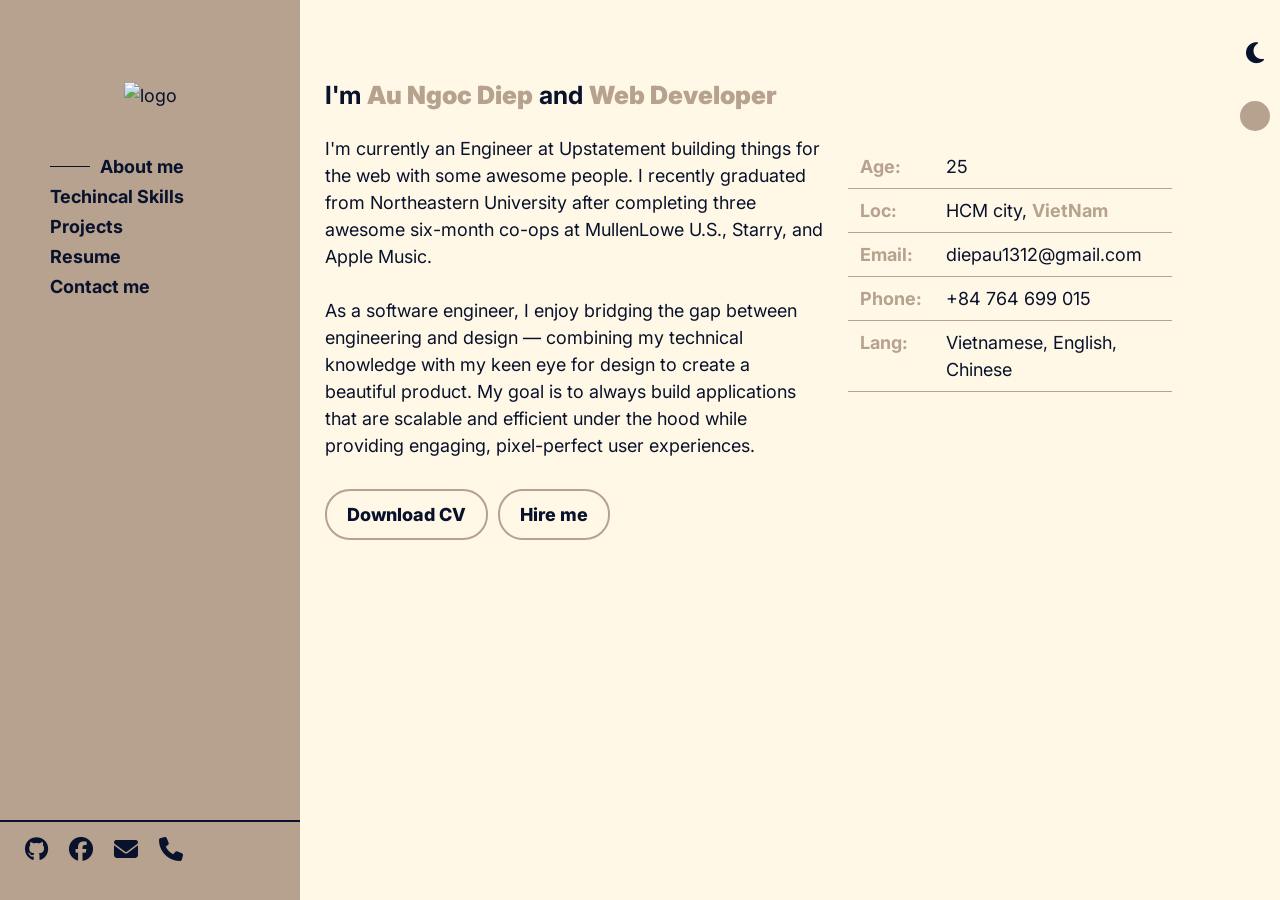
==== index.html @ 98d49aee "project detail part" ====
<!DOCTYPE html>
<html lang="en">
  <head>
    <meta charset="UTF-8" />
    <meta name="viewport" content="width=device-width, initial-scale=1.0" />
    <title>Diep Au's</title>

    <link rel="preconnect" href="https://fonts.googleapis.com" />
    <link rel="preconnect" href="https://fonts.gstatic.com" crossorigin />
    <link
      href="https://fonts.googleapis.com/css2?family=Inter:ital,opsz,wght@0,14..32,100..900;1,14..32,100..900&display=swap"
      rel="stylesheet"
    />
    <link
      rel="stylesheet"
      href="https://cdnjs.cloudflare.com/ajax/libs/font-awesome/6.7.2/css/all.min.css"
      integrity="sha512-Evv84Mr4kqVGRNSgIGL/F/aIDqQb7xQ2vcrdIwxfjThSH8CSR7PBEakCr51Ck+w+/U6swU2Im1vVX0SVk9ABhg=="
      crossorigin="anonymous"
      referrerpolicy="no-referrer"
    />
    <link
      href="https://cdn.jsdelivr.net/npm/bootstrap@5.3.6/dist/css/bootstrap.min.css"
      rel="stylesheet"
      integrity="sha384-4Q6Gf2aSP4eDXB8Miphtr37CMZZQ5oXLH2yaXMJ2w8e2ZtHTl7GptT4jmndRuHDT"
      crossorigin="anonymous"
    />
    <link rel="stylesheet" href="./css/root.css" />
    <link rel="stylesheet" href="./css/slidebar.css" />
    <link rel="stylesheet" href="./css/right-settings.css" />
    <link rel="stylesheet" href="./css/main.css" />
    <link rel="stylesheet" href="./css/button.css" />
    <link rel="stylesheet" href="./css/table.css" />
    <link rel="stylesheet" href="./css/about.css" />
    <link rel="stylesheet" href="./css/skills.css" />
    <link rel="stylesheet" href="./css/projects.css" />
    <link rel="stylesheet" href="./css/projectDetail.css" />
  </head>
  <body class="light">
    <!-- popup -->
    <div id="project-popup" class="hide">
      <div id="projectDetails" class="projectDetails">
        <!-- left -->
        <div class="about-left">
          <!-- carousel -->
          <div id="project-imgs" class="carousel slide">
            <div class="carousel-indicators">
              <button
                type="button"
                data-bs-target="#project-imgs"
                data-bs-slide-to="0"
                class="active"
                aria-current="true"
                aria-label="Slide 1"
              ></button>
              <button
                type="button"
                data-bs-target="#project-imgs"
                data-bs-slide-to="1"
                aria-label="Slide 2"
              ></button>
              <button
                type="button"
                data-bs-target="#project-imgs"
                data-bs-slide-to="2"
                aria-label="Slide 3"
              ></button>
            </div>
            <div class="carousel-inner">
              <div class="carousel-item active">
                <iframe
                  id="project-video"
                  src="https://www.youtube.com/embed/VLvBlG49BKA?si=0Cs26D0hmKa-vtWP"
                  title="YouTube video player"
                  frameborder="0"
                  allow="accelerometer; autoplay; clipboard-write; encrypted-media; gyroscope; picture-in-picture; web-share"
                  referrerpolicy="strict-origin-when-cross-origin"
                  allowfullscreen
                ></iframe>
              </div>
              <div class="carousel-item">
                <img
                  src="https://cdn.vietnambiz.vn/2020/3/24/project-planning-header2x-1585044567657817815413.png"
                  class="d-block w-100"
                  alt="..."
                />
              </div>
              <div class="carousel-item">
                <img
                  src="https://assets.plan.io/images/blog/title-IT-project-management-explained.png"
                  class="d-block w-100"
                  alt="..."
                />
              </div>
            </div>
            <button
              class="carousel-control-prev"
              type="button"
              data-bs-target="#project-imgs"
              data-bs-slide="prev"
            >
              <span
                class="carousel-control-prev-icon"
                aria-hidden="true"
              ></span>
              <span class="visually-hidden">Previous</span>
            </button>
            <button
              class="carousel-control-next"
              type="button"
              data-bs-target="#project-imgs"
              data-bs-slide="next"
            >
              <span
                class="carousel-control-next-icon"
                aria-hidden="true"
              ></span>
              <span class="visually-hidden">Next</span>
            </button>
          </div>

          <!-- table -->
        </div>
        <!-- right -->
        <div class="about-right">
          <div
            style="
              width: 100%;
              display: flex;
              justify-content: space-between;
              align-items: center;
            "
          >
            <div class="h3 text-special" id="project-name">Project Name</div>
            <button class="btn" id="close-popup-btn">x</button>
          </div>
          <!-- desc -->
          <div class="project-detail">
            <table class="row-table">
              <tr>
                <th class="p text-special">Last updated:</th>
                <td class="p" id="project-created-at">25/04/2021</td>
              </tr>
              <tr>
                <th class="p text-special">Overview:</th>
                <td class="p">
                  <div class="p" id="project-overview">
                    This is a short line to show my project overview.
                  </div>
                </td>
              </tr>
              <tr>
                <th class="p text-special">System:</th>
                <td class="p" id="project-system">Microservices</td>
              </tr>
              <tr>
                <th class="p text-special">Role:</th>
                <td class="p" id="project-role">Solo project</td>
              </tr>
              <tr>
                <th class="p text-special">Live demo:</th>
                <td class="p">
                  <a href="#" id="project-live-demo-link" target="_blank">Link</a>
                </td>
              </tr>
              <tr>
                <th class="p text-special">Source code:</th>
                <td class="p"><a id="project-code-link" href="#" target="_blank">Link</a></td>
              </tr>
              <tr>
                <th class="p text-special">Skills:</th>
                <td>
                  <div class="tags" id="project-skills">
                    <div class="tag">spring</div>
                    <div class="tag">reactjs</div>
                    <div class="tag">github</div>
                    <div class="tag">github</div>
                    <div class="tag">github</div>
                  </div>
                </td>
              </tr>

              <tr>
                <th class="p text-special">Features:</th>
                <td class="p">
                  <ul id="project-features">
                    <li>Login/ Signup</li>
                    <li>Projects list</li>
                    <li>Account management</li>
                    <li>Restful API</li>
                  </ul>
                </td>
              </tr>
            </table>
          </div>
        </div>
      </div>
    </div>

    <aside class="full-intro left">
      <div class="top-intro">
        <div class="nav-logo margin">
          <img
            src="https://upload.wikimedia.org/wikipedia/commons/a/af/Zuganov-sign.png"
            alt="logo"
          />
          <div class="p">
            Hi, my full name is <span class="h3">Au Ngoc Diep</span>, a
            <span class="h3">Web Developer</span> passionate about building
            clean, efficient, and user-friendly websites.
          </div>
        </div>

        <ul class="nav-links margin"></ul>
      </div>

      <div class="nav-social margin">
        <hr class="line line-l" />
        <div class="icons">
          <span class="comp-margin"><i class="fa-brands fa-github"></i></span>
          <span class="comp-margin"><i class="fa-brands fa-facebook"></i></span>
          <span class="comp-margin"><i class="fa-solid fa-envelope"></i></span>
          <span class="comp-margin"><i class="fa-solid fa-phone"></i></span>
        </div>
      </div>
    </aside>

    <main class="main-container">
      <!-- title -->
      <div class="main-header hide">
        <div class="h1 text-special" id="header-title">About me</div>
        <hr class="line line-m border-special" />
      </div>

      <div class="main-content">
        <!-- section -->

        <section id="about" class="about">
          <div class="h3 about-intro">
            I'm <span class="h3 text-special">Au Ngoc Diep</span> and
            <span class="h3 text-special">Web Developer</span>
          </div>

          <div class="about-left">
            <div class="p">
              I'm currently an Engineer at Upstatement building things for the
              web with some awesome people. I recently graduated from
              Northeastern University after completing three awesome six-month
              co-ops at MullenLowe U.S., Starry, and Apple Music.
              <br />
              <br />
              As a software engineer, I enjoy bridging the gap between
              engineering and design — combining my technical knowledge with my
              keen eye for design to create a beautiful product. My goal is to
              always build applications that are scalable and efficient under
              the hood while providing engaging, pixel-perfect user experiences.
            </div>

            <div class="button-groups">
              <a class="btn" href="./data/CV_NgocDiep.pdf" download="DiepCV.pdf"
                >Download CV</a
              >
              <a class="btn" href="#contact">Hire me</a>
            </div>
          </div>

          <div class="about-right">
            <table class="row-table">
              <tr>
                <th class="p text-special">Age:</th>
                <td class="p">25</td>
              </tr>
              <tr>
                <th class="p text-special">Loc:</th>
                <td class="p">
                  HCM city, <span class="text-special">VietNam</span>
                </td>
              </tr>
              <tr>
                <th class="p text-special">Email:</th>
                <td class="p">
                  <a href="mailto:diepau1312@gmail.com">diepau1312@gmail.com</a>
                </td>
              </tr>
              <tr>
                <th class="p text-special">Phone:</th>
                <td class="p">
                  <a href="tel:+84764699015">+84 764 699 015</a>
                </td>
              </tr>
              <tr>
                <th class="p text-special">Lang:</th>
                <td class="p">Vietnamese, English, Chinese</td>
              </tr>
            </table>
          </div>
        </section>

        <section id="skills" class="hide"></section>

        <section id="projects" class="hide"></section>

        <section id="resume" class="hide">resume</section>
        <section id="contact" class="hide">contact</section>
      </div>
    </main>

    <aside class="right-settings">
      <div class="setting-comp" id="mode-btn">
        <i id="light" class="fa-solid fa-sun"></i>
        <i id="dark" class="fa-solid fa-moon"></i>
      </div>
      <div class="setting-comp" id="color-list-btn">
        <ul>
          <li data-color="orange" class="choosed comp-margin"></li>
          <li data-color="pink" class="comp-margin"></li>
          <li data-color="purple" class="comp-margin"></li>
          <li data-color="green" class="comp-margin"></li>
        </ul>
      </div>
    </aside>

    <script
      src="https://cdn.jsdelivr.net/npm/bootstrap@5.3.6/dist/js/bootstrap.bundle.min.js"
      integrity="sha384-j1CDi7MgGQ12Z7Qab0qlWQ/Qqz24Gc6BM0thvEMVjHnfYGF0rmFCozFSxQBxwHKO"
      crossorigin="anonymous"
    ></script>

    <script src="./js/mode.js"></script>
    <script src="./js/slidebar.js"></script>
    <script src="./js/sections.js"></script>
    <script src="./js/skills.js"></script>
    <script src="./js/projects.js"></script>
  </body>
</html>
---- css/root.css ----
:root {
  /* --light-background: #ffefc8; */
  --light-background: #fff8e6;
  --dark-background: #09122c;
  --light-color: #09122c;
  --dark-color: #ffefc8;
  --light-rgb: 255, 248, 230;
  --dark-rgb: 9, 18, 44;
  --disable: #76787d;
  --error: #e50046;
  /* --purple: #b2a5ff; */
  --purple: #9fb3df;
  --pink: #ff748b;
  /* --orange: #ff9d23; */
  --orange: #b6a28e;
  /* --green: #b8d576; */
  /* --green: #42b9bc; */
  --green: #42b9bc;
  --phone-heading1: 32px;
  --phone-heading2: 28px;
  --phone-heading3: 22px;
  --phone-paragraph: 16px;
  --heading1: 36px;
  --heading2: 30px;
  --heading3: 25px;
  --paragraph: 18px;
  --radius-m: 10px;
  --radius-l: 25px;
  --current-attended-color: var(--purple);
  --current-mode: var(--light-background);
  --current-color: var(--light-color);
  --current-rgb: var(--dark-rgb);
}

* {
  padding: 0;
  margin: 0;
  font-family: "Inter", sans-serif;
  font-optical-sizing: auto;
  font-style: normal;
  font-size: 18px;
  outline: none;
  box-sizing: border-box;
}
body {
  overflow: hidden;
  display: grid;
  grid-template-columns: repeat(12, 1fr);
  column-gap: 20px;
  height: 100vh;
}

.dark {
  background-color: var(--dark-background);
  --current-mode: var(--dark-background);
  color: var(--dark-color);
  --current-color: var(--dark-color);
  --current-rgb: var(--dark-rgb);
  #light {
    display: block;
  }
  #dark {
    display: none;
  }
}

.light {
  background-color: var(--light-background);
  --current-mode: var(--light-background);
  color: var(--light-color);
  --current-color: var(--light-color);
  --current-rgb: var(--light-rgb);
  #dark {
    display: block;
  }
  #light {
    display: none;
  }
}

img,
a,
p,
h1,
h2,
h3,
h4,
h5,
h6,
div,
i,
span,
li,
ul,
ol,
.p,
.h1,
.h2,
.h3 {
  user-select: none;
  margin: 0;
  padding: 0;
}

.h1 {
  font-weight: bolder;
  font-size: var(--heading1);
  text-transform: capitalize;
}

.h2 {
  font-weight: bold;
  font-size: var(--heading2);
  text-transform: capitalize;
}

.h3 {
  font-weight: bolder;
  font-size: var(--heading3);
}

.p {
  font-weight: normal;
  font-size: var(--paragraph);
}

i {
  font-size: 24px;
  cursor: pointer;
}

.margin,
.padding {
  margin: 20px 10px;
}

.comp-margin {
  margin: 8px;
}

.line {
  border-style: solid;
  border-color: var(--current-color);
  margin-bottom: 15px;
  margin-top: 10px;
  opacity: 1;
}

.line-l {
  width: 200px;
  border-width: 1px;
}

.line-m {
  width: 100px;
  border-width: 1px;
}

.line-s {
  width: 50px;
  border-width: 1px;
}

.text-special {
  color: var(--current-attended-color);
  text-transform: capitalize;
  font-weight: bolder;
}

.border-special {
  border-color: var(--current-attended-color);
}

.hide {
  display: none;
}

.disable {
  color: var(--disable);
  margin-bottom: 15px;
}

ul {
  padding: 0;
  margin: 0;
}
---- css/slidebar.css ----
.full-intro {
  width: 90%;
  height: 100%;
  overflow-x: hidden;
  background: var(--current-attended-color);
  position: absolute;
  z-index: 100;
  display: flex;
  flex-direction: column;
  justify-content: center;
  align-items: center;
  text-align: center;
  transition: all 1s ease-out;
  cursor: grab;
}

.full-intro:active {
  cursor: grabbing;
}

.full-intro .top-intro {
  display: flex;
  flex-direction: column;
  justify-content: center;
  align-items: center;
  width: 100%;
}

.full-intro .nav-logo {
  img {
    width: 200px;
    height: 100px;
  }
  div {
    max-width: 550px;
  }
}

.full-intro .nav-links {
  list-style: none;
  width: 200px;
  li {
    display: block;
  }
  li > a {
    text-decoration: none;
    /* color: var(--disable); */
    color: var(--current-color);
    display: inline-block;
    position: relative;
    transition: all 0.5s ease;
    &::before {
      content: "";
      position: absolute;
      height: 1px;
      left: 0px;
      bottom: 10px;
      transition: all 0.5s ease-out;
      background-color: var(--current-color);
    }
  }

  li:hover {
    a {
      color: var(--current-color);
      padding-left: 50px;
      transition: all 0.3s ease-in-out;
      &::before {
        width: 40px;
        transition: all 0.5s ease;
      }
    }
  }

  .active a {
    color: var(--current-color);
    padding-left: 50px;
    &::before {
      width: 40px;
    }
  }
}

.left {
  width: 300px;
  text-align: left;
  display: flex;
  flex-direction: column;
  justify-content: start;
  /* &:hover {
    width: 300px;
  } */
  .p {
    display: none;
  }

  .nav-logo {
    /* position: absolute;
    top: 15px; */
    img {
      width: 150px;
      height: 75px;
    }
  }

  .nav-social {
    position: absolute;
    bottom: 15px;

    .line-l {
      width: 300px;
    }
    .icons {
      width: 200px;
    }
    .icons > .comp-margin:first-child {
      margin-left: 25px;
    }
  }
}

.left .top-intro {
  padding-top: 60px;
  justify-content: start;
}
---- css/right-settings.css ----
.right-settings {
  grid-column-start: 12;
  margin: 0;
  padding: 0;
  position: relative;
  justify-self: end;
  margin-top: 15px;
}

.right-settings .setting-comp {
  width: 50px;
  height: 50px;
  position: relative;
  right: 0;
  border-top-left-radius: 50%;
  border-bottom-left-radius: 50%;
  margin-top: 13px;
  display: flex;
  justify-content: center;
  cursor: pointer;
  align-items: center;
  transition: all 0.5s ease-in-out;
  outline: none;
}

.right-settings .setting-comp:hover {
  box-shadow: var(--current-attended-color) 0px 3px 8px;
}

.right-settings .setting-comp ul {
  list-style: none;
  transition: all 1s ease-in-out;
  li {
    display: none;
    border: 1px solid transparent;
    border-radius: 50%;
    width: 30px;
    height: 30px;
    background-color: var(--current-attended-color);
  }

  li:hover {
    border: 1px solid var(--current-color);
    transition: all 0.3s ease-in-out;
  }

  .choosed {
    display: block;
  }
}

.right-settings #color-list-btn:hover {
  height: inherit;
  border-top-left-radius: 20px;
  border-bottom-left-radius: 20px;
  transition: all 0.5s ease-in-out;
  display: flex;
  flex-direction: column;
  justify-content: start;
  align-items: start;
  gap: 0;

  li {
    display: block;
  }
}
---- css/main.css ----
.main-container {
  width: 100%;
  grid-column: 4 / 12;
  display: flex;
  justify-content: left;
  align-items: start;
  flex-direction: column;
  height: calc(100vh - 80px); /*adjusted height */
  margin-top: 80px;
  overflow-x: hidden; /* prevent scrolling */
}

.main-header {
  width: max-content;
  margin-left: 0;
  padding: 0;
  margin-bottom: 20px;
  hr {
    margin-left: 0;
  }
}

.main-content {
  margin: 0;
  padding: 0;
  height: 100%;
  width: 100%;
  overflow: hidden;
  width: 100%;
}
---- css/button.css ----
.button-groups {
  display: flex;
  justify-content: left;
  align-items: start;
  gap: 10px;
  flex-flow: row wrap;
  margin-top: 30px;
}
.btn {
  display: inline-block; /* prevent layout shift */
  border-radius: var(--radius-l);
  border: 2px solid var(--current-attended-color);
  padding: 10px 20px;
  color: var(--current-color);
  text-decoration: none;
  font-weight: 800;
  font-size: var(--paragraph);
  transition: all 0.3s ease-in-out;
}

.btn:hover {
  background-color: var(--current-attended-color);
}

.btn .disable {
  color: var(--disable);
}
---- css/table.css ----
.row-table {
  width: 100%;
  border-collapse: collapse; /* clean spacing */
  margin-top: 10px;
}

.row-table th,
.row-table td {
  padding: 8px 12px; /* space inside cells */
  text-align: left;
  vertical-align: top;
  border-bottom: 1px solid var(--current-attended-color); /* line under each row */
}

/* Optional: emphasize headers */
.row-table th {
  font-weight: bold;
  white-space: nowrap;
}

/* Optional: link styling */
.row-table a {
  color: var(--current-color); /* use your theme var */
  text-decoration: none;
}

.row-table a:hover {
  text-decoration: underline;
}
---- css/about.css ----
.about {
  display: grid;
  grid-template-columns: 60% 40%;
  column-gap: 15px;
}

.about-intro {
  width: 100%;
  grid-column: 1/ 3;
  text-align: left;
  margin-bottom: 25px;
}

.about-left {
  padding-right: 10px;
  display: block;
  height: max-content;
}

.about-left::-webkit-scrollbar {
  display: none;
}

.about-right {
  margin: 0;
  padding: 0;
  width: 100%;
  height: auto;
  text-align: left;
}
---- css/skills.css ----
.skills {
  display: grid;
  grid-template-columns: repeat(4, 1fr);
  column-gap: 35px;
  height: auto;
}

.skill-title {
  text-transform: uppercase;
}

.skill-items li {
  list-style: none;
  text-transform: capitalize;
  a {
    text-decoration: none;
    color: var(--current-color);
  }
}
---- css/projects.css ----
.projects {
  padding: 30px;
  max-height: 100%;
  max-width: 100%;
  display: flex;
  gap: 20px;
  flex-wrap: nowrap;
  overflow-x: auto; /* allow horizontal scrolling */
  overflow-y: hidden;
  scroll-behavior: smooth; /* optional, for smoother scrolling */
}

/* width */
.projects::-webkit-scrollbar {
  width: 5px;
  height: 5px;
}

/* Track */
.projects::-webkit-scrollbar-track {
  background: transparent;
}

/* Handle */
.projects::-webkit-scrollbar-thumb {
  background: var(--current-color);
  border-radius: 10px;
  transition: all 0.3s ease-in-out;
}

/* Handle on hover */
.projects::-webkit-scrollbar-thumb:hover {
  background: var(--current-attended-color);
  transition: all 0.3s ease-in-out;
}

.project-card {
  height: 400px;
  min-width: 450px;
  max-width: 450px;
  overflow: hidden;
  background-color: var(--current-mode);
  border-top-left-radius: var(--radius-l);
  border-top-right-radius: var(--radius-l);
  border: 5px solid transparent;
  transition: all 0.5s ease-in-out;
  cursor: pointer;
}

.project-card:hover {
  border: 5px solid var(--current-attended-color);

  .project-ava img {
    transition: transform 0.5s ease-in-out;
    transform: scale(1.1);
  }
}

.project-ava {
  height: 260px;
  overflow: hidden;
}

.project-ava img {
  width: 100%;
  height: 100%;
  object-fit: cover;
  transition: transform 0.5s ease-in-out;
}

.project-info {
  padding: 10px 20px;
  text-align: center;
  display: flex;
  flex-direction: column;
  align-items: center;
  .project-desc {
    display: -webkit-box;
    -webkit-line-clamp: 2; /* Number of lines */
    -webkit-box-orient: vertical;
    overflow: hidden;
  }
}
---- css/projectDetail.css ----
.popup {
  position: fixed;
  top: 0;
  left: 0;
  height: 100vh;
  width: 100%;
  z-index: 1000;
  background-color: rgba(var(--current-rgb), 0.9);
  display: flex;
  justify-content: center;
  align-items: center;
  flex-direction: column;
}

.projectDetails {
  border-radius: var(--radius-l);
  background-color: var(--current-mode);
  padding: 40px;
  box-shadow: var(--current-attended-color) 0px 3px 5px;
  display: grid;
  grid-template-columns: 1fr 1fr;
  column-gap: 20px;
  max-width: 1100px;
  scrollbar-width: thin;
  margin: 15px;
  justify-content: center;
  align-items: center;
  height: fit-content;
}

/* The rest of your CSS can remain the same */

/* carousel */
#project-imgs {
  width: 100%;
  overflow: hidden;

  img,
  iframe {
    height: 350px;
    width: 100%;
    object-fit: cover;
    border-radius: var(--radius-l);
  }
}

.project-detail {
  padding: 0 15px;
  margin-top: 10px;
  height: 100%;
  max-height: 300px;
  overflow-y: scroll;
  scroll-behavior: smooth;
  scrollbar-width: thin;
  scrollbar-color: var(--current-color) transparent;
}

/* width */
.project-detail::-webkit-scrollbar {
  width: 5px;
}

/* Track */
.project-detail::-webkit-scrollbar-track {
  background: transparent;
}

/* Handle */
.project-detail::-webkit-scrollbar-thumb {
  background: var(--current-color);
  border-radius: 10px;
}

#close-popup-btn {
  cursor: pointer;
  color: var(--current-attended-color); /* Or any hover effect */
  border: none;
}

#close-popup-btn:hover {
  border: none;
  background-color: transparent;
}

/* tags */
.tags {
  display: flex;
  gap: 10px;
  flex-flow: row wrap;
}

.tag {
  padding: 5px 10px;
  background-color: var(--current-attended-color);
  border-radius: var(--radius-m);
  cursor: pointer;
}
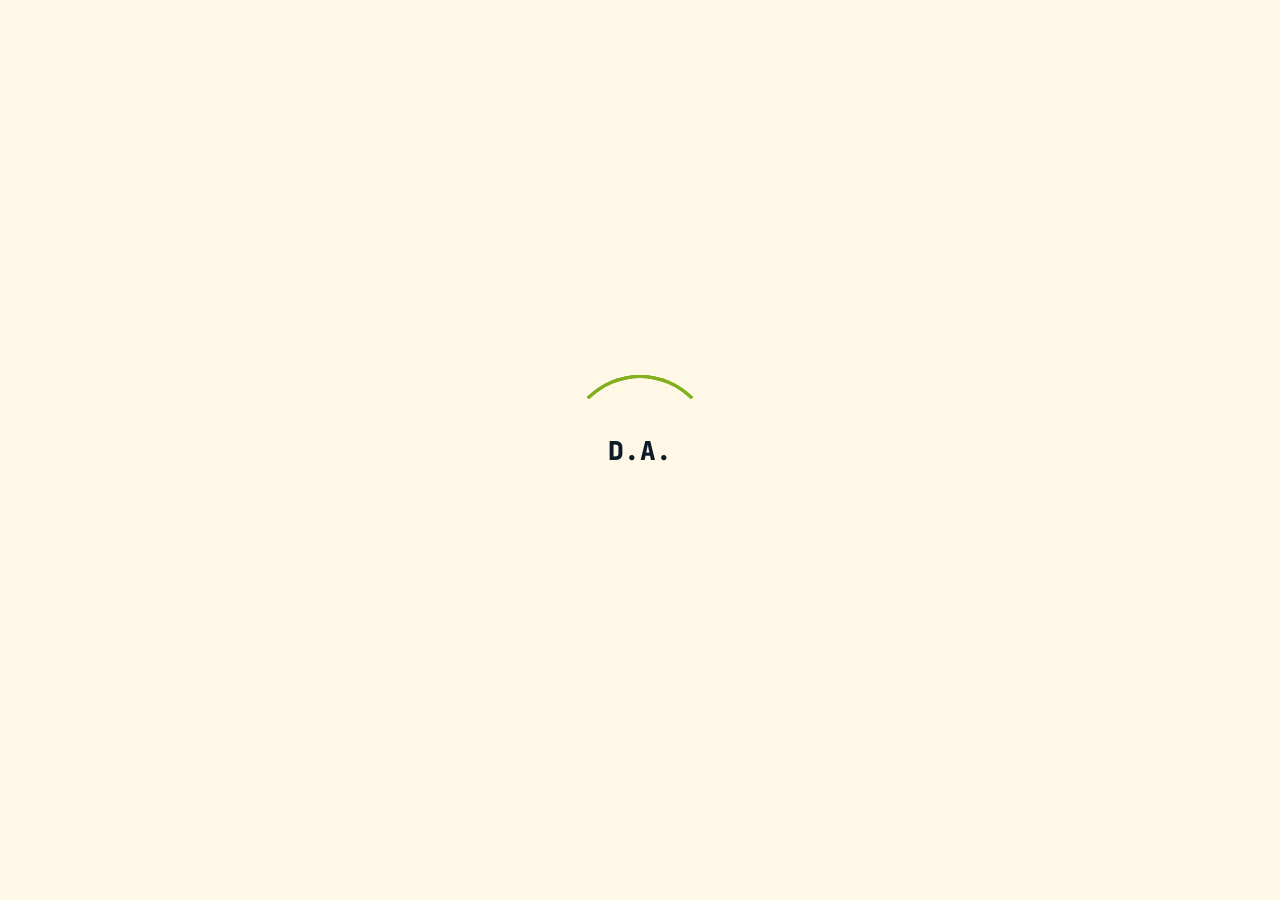
==== commit 7f9daf99: "feat: add initial website structure with HTML and JavaScript for portfolio" ====
--- a/index.html
+++ b/index.html
@@ -1,334 +1,343 @@
 <!DOCTYPE html>
 <html lang="en">
-  <head>
-    <meta charset="UTF-8" />
-    <meta name="viewport" content="width=device-width, initial-scale=1.0" />
-    <title>Diep Au's</title>
-
-    <link rel="preconnect" href="https://fonts.googleapis.com" />
-    <link rel="preconnect" href="https://fonts.gstatic.com" crossorigin />
-    <link
-      href="https://fonts.googleapis.com/css2?family=Inter:ital,opsz,wght@0,14..32,100..900;1,14..32,100..900&display=swap"
-      rel="stylesheet"
-    />
-    <link
-      rel="stylesheet"
-      href="https://cdnjs.cloudflare.com/ajax/libs/font-awesome/6.7.2/css/all.min.css"
-      integrity="sha512-Evv84Mr4kqVGRNSgIGL/F/aIDqQb7xQ2vcrdIwxfjThSH8CSR7PBEakCr51Ck+w+/U6swU2Im1vVX0SVk9ABhg=="
-      crossorigin="anonymous"
-      referrerpolicy="no-referrer"
-    />
-    <link
-      href="https://cdn.jsdelivr.net/npm/bootstrap@5.3.6/dist/css/bootstrap.min.css"
-      rel="stylesheet"
-      integrity="sha384-4Q6Gf2aSP4eDXB8Miphtr37CMZZQ5oXLH2yaXMJ2w8e2ZtHTl7GptT4jmndRuHDT"
-      crossorigin="anonymous"
-    />
-    <link rel="stylesheet" href="./css/root.css" />
-    <link rel="stylesheet" href="./css/slidebar.css" />
-    <link rel="stylesheet" href="./css/right-settings.css" />
-    <link rel="stylesheet" href="./css/main.css" />
-    <link rel="stylesheet" href="./css/button.css" />
-    <link rel="stylesheet" href="./css/table.css" />
-    <link rel="stylesheet" href="./css/about.css" />
-    <link rel="stylesheet" href="./css/skills.css" />
-    <link rel="stylesheet" href="./css/projects.css" />
-    <link rel="stylesheet" href="./css/projectDetail.css" />
-  </head>
-  <body class="light">
-    <!-- popup -->
-    <div id="project-popup" class="hide">
-      <div id="projectDetails" class="projectDetails">
-        <!-- left -->
-        <div class="about-left">
-          <!-- carousel -->
-          <div id="project-imgs" class="carousel slide">
-            <div class="carousel-indicators">
-              <button
-                type="button"
-                data-bs-target="#project-imgs"
-                data-bs-slide-to="0"
-                class="active"
-                aria-current="true"
-                aria-label="Slide 1"
-              ></button>
-              <button
-                type="button"
-                data-bs-target="#project-imgs"
-                data-bs-slide-to="1"
-                aria-label="Slide 2"
-              ></button>
-              <button
-                type="button"
-                data-bs-target="#project-imgs"
-                data-bs-slide-to="2"
-                aria-label="Slide 3"
-              ></button>
-            </div>
-            <div class="carousel-inner">
-              <div class="carousel-item active">
-                <iframe
-                  id="project-video"
-                  src="https://www.youtube.com/embed/VLvBlG49BKA?si=0Cs26D0hmKa-vtWP"
-                  title="YouTube video player"
-                  frameborder="0"
-                  allow="accelerometer; autoplay; clipboard-write; encrypted-media; gyroscope; picture-in-picture; web-share"
-                  referrerpolicy="strict-origin-when-cross-origin"
-                  allowfullscreen
-                ></iframe>
-              </div>
-              <div class="carousel-item">
-                <img
-                  src="https://cdn.vietnambiz.vn/2020/3/24/project-planning-header2x-1585044567657817815413.png"
-                  class="d-block w-100"
-                  alt="..."
-                />
-              </div>
-              <div class="carousel-item">
-                <img
-                  src="https://assets.plan.io/images/blog/title-IT-project-management-explained.png"
-                  class="d-block w-100"
-                  alt="..."
-                />
-              </div>
-            </div>
-            <button
-              class="carousel-control-prev"
-              type="button"
-              data-bs-target="#project-imgs"
-              data-bs-slide="prev"
-            >
-              <span
-                class="carousel-control-prev-icon"
-                aria-hidden="true"
-              ></span>
-              <span class="visually-hidden">Previous</span>
-            </button>
-            <button
-              class="carousel-control-next"
-              type="button"
-              data-bs-target="#project-imgs"
-              data-bs-slide="next"
-            >
-              <span
-                class="carousel-control-next-icon"
-                aria-hidden="true"
-              ></span>
-              <span class="visually-hidden">Next</span>
-            </button>
-          </div>
-
-          <!-- table -->
-        </div>
-        <!-- right -->
-        <div class="about-right">
-          <div
-            style="
-              width: 100%;
-              display: flex;
-              justify-content: space-between;
-              align-items: center;
-            "
-          >
-            <div class="h3 text-special" id="project-name">Project Name</div>
-            <button class="btn" id="close-popup-btn">x</button>
-          </div>
-          <!-- desc -->
-          <div class="project-detail">
-            <table class="row-table">
-              <tr>
-                <th class="p text-special">Last updated:</th>
-                <td class="p" id="project-created-at">25/04/2021</td>
-              </tr>
-              <tr>
-                <th class="p text-special">Overview:</th>
-                <td class="p">
-                  <div class="p" id="project-overview">
-                    This is a short line to show my project overview.
-                  </div>
-                </td>
-              </tr>
-              <tr>
-                <th class="p text-special">System:</th>
-                <td class="p" id="project-system">Microservices</td>
-              </tr>
-              <tr>
-                <th class="p text-special">Role:</th>
-                <td class="p" id="project-role">Solo project</td>
-              </tr>
-              <tr>
-                <th class="p text-special">Live demo:</th>
-                <td class="p">
-                  <a href="#" id="project-live-demo-link" target="_blank">Link</a>
-                </td>
-              </tr>
-              <tr>
-                <th class="p text-special">Source code:</th>
-                <td class="p"><a id="project-code-link" href="#" target="_blank">Link</a></td>
-              </tr>
-              <tr>
-                <th class="p text-special">Skills:</th>
-                <td>
-                  <div class="tags" id="project-skills">
-                    <div class="tag">spring</div>
-                    <div class="tag">reactjs</div>
-                    <div class="tag">github</div>
-                    <div class="tag">github</div>
-                    <div class="tag">github</div>
-                  </div>
-                </td>
-              </tr>
-
-              <tr>
-                <th class="p text-special">Features:</th>
-                <td class="p">
-                  <ul id="project-features">
-                    <li>Login/ Signup</li>
-                    <li>Projects list</li>
-                    <li>Account management</li>
-                    <li>Restful API</li>
-                  </ul>
-                </td>
-              </tr>
-            </table>
-          </div>
-        </div>
-      </div>
-    </div>
-
-    <aside class="full-intro left">
-      <div class="top-intro">
-        <div class="nav-logo margin">
-          <img
-            src="https://upload.wikimedia.org/wikipedia/commons/a/af/Zuganov-sign.png"
-            alt="logo"
-          />
+
+<head>
+  <meta charset="UTF-8" />
+  <meta name="viewport" content="width=device-width, initial-scale=1.0" />
+  <title>Diep Au — Full-Stack Developer</title>
+  <link rel="preconnect" href="https://fonts.googleapis.com" />
+  <link rel="preconnect" href="https://fonts.gstatic.com" crossorigin />
+  <link
+    href="https://fonts.googleapis.com/css2?family=Outfit:wght@300;400;600;700;900&family=JetBrains+Mono:wght@400;700&display=swap"
+    rel="stylesheet" />
+  <link rel="stylesheet" href="https://cdnjs.cloudflare.com/ajax/libs/font-awesome/6.7.2/css/all.min.css" />
+  <link rel="stylesheet" href="./css/styles.css" />
+</head>
+
+<body class="light">
+
+  <!-- LOADER -->
+  <div id="loader">
+    <div class="loader-ring">
+      <div class="ring"></div>
+      <div class="ring"></div>
+      <div class="ring"></div>
+      <div class="loader-text mono">D.A.</div>
+    </div>
+  </div>
+
+  <!-- POPUP -->
+  <div id="popup-overlay" class="hide">
+    <div id="popup-box">
+      <div id="popup-left"><img id="popup-img" src="" alt="" /></div>
+      <div id="popup-right">
+        <button id="popup-close"><i class="fa fa-times"></i></button>
+        <div id="popup-title">—</div>
+        <div id="popup-date" class="mono">—</div>
+        <div class="popup-section">
+          <div class="popup-label">Overview</div>
+          <div class="popup-value" id="popup-overview">—</div>
+        </div>
+        <div class="popup-section" style="display:grid;grid-template-columns:1fr 1fr;gap:10px;">
+          <div>
+            <div class="popup-label">System</div>
+            <div class="popup-value" id="popup-system">—</div>
+          </div>
+          <div>
+            <div class="popup-label">Role</div>
+            <div class="popup-value" id="popup-role">—</div>
+          </div>
+        </div>
+        <div class="popup-section">
+          <div class="popup-label">Tech Stack</div>
+          <div class="popup-tags" id="popup-skills"></div>
+        </div>
+        <div class="popup-section">
+          <div class="popup-label">Key Features</div>
+          <ul id="popup-features"></ul>
+        </div>
+        <div class="popup-links">
+          <a id="popup-demo" href="#" target="_blank" class="popup-link primary"><i class="fa fa-external-link-alt"></i>
+            Live Demo</a>
+          <a id="popup-code" href="#" target="_blank" class="popup-link outline"><i class="fa-brands fa-github"></i>
+            Source Code</a>
+        </div>
+      </div>
+    </div>
+  </div>
+
+  <!-- SIDEBAR -->
+  <aside id="sidebar">
+    <div class="logo">D.A.</div>
+    <div class="sidebar-tagline">
+      <div class="tname">Âu Ngọc Diệp</div>
+      <div class="trole">Full-Stack Developer</div>
+    </div>
+    <nav>
+      <ul id="nav-links">
+        <li class="active"><a href="#about">About me</a></li>
+        <li><a href="#skills">Skills</a></li>
+        <li><a href="#projects">Projects</a></li>
+        <li><a href="#resume">Resume</a></li>
+        <li><a href="#contact">Contact</a></li>
+      </ul>
+    </nav>
+    <div class="sidebar-social">
+      <div class="slabel">Find me on</div>
+      <div class="icons">
+        <a href="https://github.com/diepAu13122001" target="_blank"><i class="fa-brands fa-github"></i></a>
+        <a href="mailto:diepau1312@gmail.com"><i class="fa-solid fa-envelope"></i></a>
+        <a href="tel:+84764699015"><i class="fa-solid fa-phone"></i></a>
+      </div>
+    </div>
+  </aside>
+
+  <!-- RIGHT PANEL -->
+  <div id="right-panel">
+    <div class="rpanel-btn" id="menu-toggle"><i class="fa-solid fa-bars"></i></div>
+    <div class="rpanel-btn" id="mode-btn">
+      <i class="fa-solid fa-sun" id="sun"></i>
+      <i class="fa-solid fa-moon" id="moon"></i>
+    </div>
+    <div class="rpanel-btn" id="color-picker">
+      <i class="fa-solid fa-palette"></i>
+      <div id="color-options">
+        <div class="color-dot active" data-color="orange" style="background:#82b01e;"></div>
+        <div class="color-dot" data-color="pink" style="background:#ff748b;"></div>
+        <div class="color-dot" data-color="purple" style="background:#b267e0;"></div>
+        <div class="color-dot" data-color="green" style="background:#42b9bc;"></div>
+      </div>
+    </div>
+  </div>
+
+  <!-- MAIN -->
+  <main id="main">
+
+    <!-- ABOUT -->
+    <section id="about">
+      <div class="section-header">
+        <div class="h1">About me <span>/ 01</span></div>
+        <span class="accent-line"></span>
+      </div>
+      <div class="about-grid">
+        <div class="about-text-col">
           <div class="p">
-            Hi, my full name is <span class="h3">Au Ngoc Diep</span>, a
-            <span class="h3">Web Developer</span> passionate about building
-            clean, efficient, and user-friendly websites.
-          </div>
-        </div>
-
-        <ul class="nav-links margin"></ul>
-      </div>
-
-      <div class="nav-social margin">
-        <hr class="line line-l" />
-        <div class="icons">
-          <span class="comp-margin"><i class="fa-brands fa-github"></i></span>
-          <span class="comp-margin"><i class="fa-brands fa-facebook"></i></span>
-          <span class="comp-margin"><i class="fa-solid fa-envelope"></i></span>
-          <span class="comp-margin"><i class="fa-solid fa-phone"></i></span>
-        </div>
-      </div>
-    </aside>
-
-    <main class="main-container">
-      <!-- title -->
-      <div class="main-header hide">
-        <div class="h1 text-special" id="header-title">About me</div>
-        <hr class="line line-m border-special" />
-      </div>
-
-      <div class="main-content">
-        <!-- section -->
-
-        <section id="about" class="about">
-          <div class="h3 about-intro">
-            I'm <span class="h3 text-special">Au Ngoc Diep</span> and
-            <span class="h3 text-special">Web Developer</span>
-          </div>
-
-          <div class="about-left">
-            <div class="p">
-              I'm currently an Engineer at Upstatement building things for the
-              web with some awesome people. I recently graduated from
-              Northeastern University after completing three awesome six-month
-              co-ops at MullenLowe U.S., Starry, and Apple Music.
-              <br />
-              <br />
-              As a software engineer, I enjoy bridging the gap between
-              engineering and design — combining my technical knowledge with my
-              keen eye for design to create a beautiful product. My goal is to
-              always build applications that are scalable and efficient under
-              the hood while providing engaging, pixel-perfect user experiences.
-            </div>
-
-            <div class="button-groups">
-              <a class="btn" href="./data/CV_NgocDiep.pdf" download="DiepCV.pdf"
-                >Download CV</a
-              >
-              <a class="btn" href="#contact">Hire me</a>
-            </div>
-          </div>
-
-          <div class="about-right">
-            <table class="row-table">
-              <tr>
-                <th class="p text-special">Age:</th>
-                <td class="p">25</td>
-              </tr>
-              <tr>
-                <th class="p text-special">Loc:</th>
-                <td class="p">
-                  HCM city, <span class="text-special">VietNam</span>
-                </td>
-              </tr>
-              <tr>
-                <th class="p text-special">Email:</th>
-                <td class="p">
-                  <a href="mailto:diepau1312@gmail.com">diepau1312@gmail.com</a>
-                </td>
-              </tr>
-              <tr>
-                <th class="p text-special">Phone:</th>
-                <td class="p">
-                  <a href="tel:+84764699015">+84 764 699 015</a>
-                </td>
-              </tr>
-              <tr>
-                <th class="p text-special">Lang:</th>
-                <td class="p">Vietnamese, English, Chinese</td>
-              </tr>
-            </table>
-          </div>
-        </section>
-
-        <section id="skills" class="hide"></section>
-
-        <section id="projects" class="hide"></section>
-
-        <section id="resume" class="hide">resume</section>
-        <section id="contact" class="hide">contact</section>
-      </div>
-    </main>
-
-    <aside class="right-settings">
-      <div class="setting-comp" id="mode-btn">
-        <i id="light" class="fa-solid fa-sun"></i>
-        <i id="dark" class="fa-solid fa-moon"></i>
-      </div>
-      <div class="setting-comp" id="color-list-btn">
-        <ul>
-          <li data-color="orange" class="choosed comp-margin"></li>
-          <li data-color="pink" class="comp-margin"></li>
-          <li data-color="purple" class="comp-margin"></li>
-          <li data-color="green" class="comp-margin"></li>
-        </ul>
-      </div>
-    </aside>
-
-    <script
-      src="https://cdn.jsdelivr.net/npm/bootstrap@5.3.6/dist/js/bootstrap.bundle.min.js"
-      integrity="sha384-j1CDi7MgGQ12Z7Qab0qlWQ/Qqz24Gc6BM0thvEMVjHnfYGF0rmFCozFSxQBxwHKO"
-      crossorigin="anonymous"
-    ></script>
-
-    <script src="./js/mode.js"></script>
-    <script src="./js/slidebar.js"></script>
-    <script src="./js/sections.js"></script>
-    <script src="./js/skills.js"></script>
-    <script src="./js/projects.js"></script>
-  </body>
-</html>
+            Self-driven developer currently working as a Coding Mentor at MindX Technology School,
+            teaching programming to teens. I've built a production-ready Finance Tracker SaaS
+            with 3-tier subscriptions, CI/CD, and cloud deployment — and I'm actively growing
+            my backend and DevOps skill set through real-world projects.
+          </div>
+          <div class="btn-group">
+            <a class="btn" href="/CV_DiepAu_EN.pdf" download>Download CV</a>
+            <a class="btn" href="#contact">Hire me</a>
+          </div>
+        </div>
+        <div>
+          <table class="about-table">
+            <tr>
+              <th>Age</th>
+              <td class="p" id="age-field">25</td>
+            </tr>
+            <tr>
+              <th>Loc</th>
+              <td class="p">District 10, HCM City, Vietnam</td>
+            </tr>
+            <tr>
+              <th>Email</th>
+              <td class="p"><a href="mailto:diepau1312@gmail.com">diepau1312@gmail.com</a></td>
+            </tr>
+            <tr>
+              <th>Phone</th>
+              <td class="p"><a href="tel:+84764699015">+84 764 699 015</a></td>
+            </tr>
+            <tr>
+              <th>Lang</th>
+              <td class="p">Vietnamese, English</td>
+            </tr>
+            <tr>
+              <th>Favs</th>
+              <td>
+                <div class="fav-icons">
+                  <img src="https://cdn.jsdelivr.net/gh/devicons/devicon@latest/icons/spring/spring-original.svg"
+                    alt="Spring" />
+                  <img src="https://cdn.jsdelivr.net/gh/devicons/devicon@latest/icons/react/react-original.svg"
+                    alt="React" />
+                  <img
+                    src="https://cdn.jsdelivr.net/gh/devicons/devicon@latest/icons/postgresql/postgresql-original.svg"
+                    alt="PostgreSQL" />
+                  <img src="https://cdn.jsdelivr.net/gh/devicons/devicon@latest/icons/docker/docker-original.svg"
+                    alt="Docker" />
+                  <img
+                    src="https://cdn.jsdelivr.net/gh/devicons/devicon@latest/icons/typescript/typescript-original.svg"
+                    alt="TypeScript" />
+                  <img src="https://cdn.jsdelivr.net/gh/devicons/devicon@latest/icons/intellij/intellij-original.svg"
+                    alt="IntelliJ" />
+                  <img src="https://cdn.jsdelivr.net/gh/devicons/devicon@latest/icons/vscode/vscode-original.svg"
+                    alt="VSCode" />
+                  <img src="https://cdn.jsdelivr.net/gh/devicons/devicon@latest/icons/git/git-original.svg" alt="Git" />
+                </div>
+              </td>
+            </tr>
+          </table>
+        </div>
+      </div>
+    </section>
+
+    <!-- SKILLS -->
+    <section id="skills">
+      <div class="section-header">
+        <div class="h1">Skills &amp; Tools <span>/ 02</span></div>
+        <span class="accent-line"></span>
+      </div>
+      <div class="skill-grid">
+        <div class="skill-col">
+          <h3>Languages</h3>
+          <div class="skill-item"><img
+              src="https://cdn.jsdelivr.net/gh/devicons/devicon@latest/icons/java/java-original.svg" alt="Java" />Java
+          </div>
+          <div class="skill-item"><img
+              src="https://cdn.jsdelivr.net/gh/devicons/devicon@latest/icons/typescript/typescript-original.svg"
+              alt="TypeScript" />TypeScript</div>
+          <div class="skill-item"><img
+              src="https://cdn.jsdelivr.net/gh/devicons/devicon@latest/icons/javascript/javascript-original.svg"
+              alt="JavaScript" />JavaScript</div>
+          <div class="skill-item"><img
+              src="https://cdn.jsdelivr.net/gh/devicons/devicon@latest/icons/python/python-original.svg"
+              alt="Python" />Python</div>
+          <div class="skill-item"><img
+              src="https://cdn.jsdelivr.net/gh/devicons/devicon@latest/icons/html5/html5-original.svg" alt="HTML" />HTML
+            / CSS</div>
+        </div>
+        <div class="skill-col">
+          <h3>Frameworks</h3>
+          <div class="skill-item"><img
+              src="https://cdn.jsdelivr.net/gh/devicons/devicon@latest/icons/spring/spring-original.svg"
+              alt="Spring" />Spring Boot 3</div>
+          <div class="skill-item"><img
+              src="https://cdn.jsdelivr.net/gh/devicons/devicon@latest/icons/react/react-original.svg"
+              alt="React" />React 18</div>
+          <div class="skill-item"><img
+              src="https://cdn.jsdelivr.net/gh/devicons/devicon@latest/icons/nestjs/nestjs-original.svg"
+              alt="NestJS" />NestJS</div>
+          <div class="skill-item"><img
+              src="https://cdn.jsdelivr.net/gh/devicons/devicon@latest/icons/tailwindcss/tailwindcss-original.svg"
+              alt="Tailwind" />Tailwind CSS</div>
+          <div class="skill-item"><img
+              src="https://cdn.jsdelivr.net/gh/devicons/devicon@latest/icons/nodejs/nodejs-original.svg"
+              alt="Node.js" />Node.js</div>
+        </div>
+        <div class="skill-col">
+          <h3>Database</h3>
+          <div class="skill-item"><img
+              src="https://cdn.jsdelivr.net/gh/devicons/devicon@latest/icons/postgresql/postgresql-original.svg"
+              alt="PostgreSQL" />PostgreSQL</div>
+          <div class="skill-item"><img
+              src="https://cdn.jsdelivr.net/gh/devicons/devicon@latest/icons/mysql/mysql-original.svg"
+              alt="MySQL" />MySQL</div>
+          <div class="skill-item"><img
+              src="https://cdn.jsdelivr.net/gh/devicons/devicon@latest/icons/mongodb/mongodb-original.svg"
+              alt="MongoDB" />MongoDB</div>
+          <div class="skill-item"><img
+              src="https://cdn.jsdelivr.net/gh/devicons/devicon@latest/icons/prisma/prisma-original.svg"
+              alt="Prisma" />Prisma / Flyway</div>
+          <div class="skill-item"><img
+              src="https://cdn.jsdelivr.net/gh/devicons/devicon@latest/icons/firebase/firebase-original.svg"
+              alt="Firebase" />Firebase</div>
+        </div>
+        <div class="skill-col">
+          <h3>DevOps &amp; Tools</h3>
+          <div class="skill-item"><img
+              src="https://cdn.jsdelivr.net/gh/devicons/devicon@latest/icons/docker/docker-original.svg"
+              alt="Docker" />Docker</div>
+          <div class="skill-item"><img
+              src="https://cdn.jsdelivr.net/gh/devicons/devicon@latest/icons/github/github-original.svg"
+              alt="GitHub" />GitHub Actions</div>
+          <div class="skill-item"><img
+              src="https://cdn.jsdelivr.net/gh/devicons/devicon@latest/icons/git/git-original.svg" alt="Git" />Git</div>
+          <div class="skill-item"><img
+              src="https://cdn.jsdelivr.net/gh/devicons/devicon@latest/icons/intellij/intellij-original.svg"
+              alt="IntelliJ" />IntelliJ IDEA</div>
+          <div class="skill-item"><img
+              src="https://cdn.jsdelivr.net/gh/devicons/devicon@latest/icons/figma/figma-original.svg"
+              alt="Figma" />Figma</div>
+        </div>
+      </div>
+    </section>
+
+    <!-- PROJECTS -->
+    <section id="projects">
+      <div class="section-header">
+        <div class="h1">Projects <span>/ 03</span></div>
+        <span class="accent-line"></span>
+      </div>
+      <div id="project-list"></div>
+      <div class="pagination">
+        <button class="page-btn" id="prev-btn" disabled><i class="fa fa-chevron-left"
+            style="font-size:11px;"></i></button>
+        <div id="page-dots" style="display:flex;gap:6px;align-items:center;"></div>
+        <button class="page-btn" id="next-btn"><i class="fa fa-chevron-right" style="font-size:11px;"></i></button>
+        <span class="page-info" id="page-info"></span>
+      </div>
+    </section>
+
+    <!-- RESUME -->
+    <section id="resume">
+      <div class="section-header">
+        <div class="h1">My Journey <span>/ 04</span></div>
+        <span class="accent-line"></span>
+      </div>
+      <div class="resume-grid">
+        <div class="resume-col">
+          <h3><i class="fa-solid fa-graduation-cap"></i> Education</h3>
+          <div class="resume-card">
+            <div class="resume-dot"></div>
+            <div class="resume-time">09/2019 — 03/2024</div>
+            <div class="resume-title">Nong Lam University, HCMC</div>
+            <div class="resume-sub">B.Sc. Information Technology — GPA 2.87/4.0</div>
+            <div class="resume-desc">Data Structures, Algorithms, Computer Networks, Database Systems, Software
+              Engineering, Operating Systems</div>
+          </div>
+        </div>
+        <div class="resume-col">
+          <h3><i class="fa-solid fa-briefcase"></i> Experience</h3>
+          <div class="resume-card">
+            <div class="resume-dot"></div>
+            <div class="resume-time">07/2022 — Present</div>
+            <div class="resume-title">MindX Technology School</div>
+            <div class="resume-sub">Lecturer &amp; Coding Mentor</div>
+            <div class="resume-desc">Teach and mentor teens (10–17) in programming fundamentals and project-based
+              learning.</div>
+            <ul class="resume-list">
+              <li>Python — desktop apps (PyQt6), data science (pandas, sklearn)</li>
+              <li>Front-end web — HTML/CSS/JS + Firebase + GitHub</li>
+              <li>2D Game dev — GameMaker Studio 2</li>
+            </ul>
+          </div>
+        </div>
+      </div>
+    </section>
+
+    <!-- CONTACT -->
+    <section id="contact">
+      <div class="section-header">
+        <div class="h1">Contact <span>/ 05</span></div>
+        <span class="accent-line"></span>
+        <div class="p muted" style="margin-top:10px;">Got a project in mind? Let's talk.</div>
+      </div>
+      <form class="contact-form" action="https://api.web3forms.com/submit" method="POST">
+        <input type="hidden" name="access_key" value="4c9ada7c-3da5-4133-8490-8a6c8e8dcc53" />
+        <input type="text" id="cf-name" name="name" placeholder="Name" required />
+        <input type="email" id="cf-email" name="email" placeholder="Email" required />
+        <input type="tel" name="phone" placeholder="Phone" />
+        <input type="text" name="subject" placeholder="Subject" />
+        <textarea name="message" placeholder="Message..." required></textarea>
+        <button type="submit" class="btn" onclick="alert('Bạn đã gửi mail thành công!')">Send message →</button>
+      </form>
+    </section>
+
+  </main>
+
+  <script src="./js/scripts.js"></script>
+</body>
+
+</html>
--- a/css/styles.css
+++ b/css/styles.css
@@ -0,0 +1,1127 @@
+:root {
+  --bg-light: #fff8e6;
+  --bg-dark: #0d1b2a;
+  --tx-light: #0d1b2a;
+  --tx-dark: #e8dfc8;
+  --disable: #888;
+  --radius-m: 10px;
+  --radius-l: 22px;
+  --h1: 30px;
+  --h2: 24px;
+  --h3: 19px;
+  --p: 16px;
+  --h1m: 24px;
+  --h2m: 20px;
+  --h3m: 17px;
+  --pm: 14px;
+  --accent: #82b01e;
+  --bg: var(--bg-light);
+  --text: var(--tx-light);
+  --rgb: 13, 27, 42;
+  --orange: #82b01e;
+  --pink: #ff748b;
+  --purple: #b267e0;
+  --green: #42b9bc;
+}
+
+* {
+  margin: 0;
+  padding: 0;
+  box-sizing: border-box;
+  font-family: "Outfit", sans-serif;
+  scroll-behavior: smooth;
+}
+
+body {
+  display: grid;
+  grid-template-columns: repeat(12, 1fr);
+  background: var(--bg);
+  color: var(--text);
+  transition:
+    background 0.3s,
+    color 0.3s;
+}
+
+body.dark {
+  --bg: var(--bg-dark);
+  --text: var(--tx-dark);
+  --rgb: 232, 223, 200;
+}
+
+body.light {
+  --bg: var(--bg-light);
+  --text: var(--tx-light);
+  --rgb: 13, 27, 42;
+}
+
+body.dark #sun {
+  display: block;
+}
+
+body.dark #moon {
+  display: none;
+}
+
+body.light #moon {
+  display: block;
+}
+
+body.light #sun {
+  display: none;
+}
+
+.h1 {
+  font-size: var(--h1);
+  font-weight: 900;
+}
+
+.h2 {
+  font-size: var(--h2);
+  font-weight: 700;
+}
+
+.h3 {
+  font-size: var(--h3);
+  font-weight: 700;
+}
+
+.p {
+  font-size: var(--p);
+  font-weight: 400;
+  line-height: 1.65;
+}
+
+.mono {
+  font-family: "JetBrains Mono", monospace;
+}
+
+.accent {
+  color: var(--accent);
+}
+
+.muted {
+  color: var(--disable);
+}
+
+.hide {
+  display: none !important;
+}
+
+i {
+  font-size: 20px;
+  cursor: pointer;
+}
+
+.tags {
+  display: flex;
+  flex-wrap: wrap;
+  gap: 8px;
+}
+
+.tag {
+  padding: 4px 12px;
+  background: var(--accent);
+  color: #fff;
+  border-radius: 20px;
+  font-size: 13px;
+  font-weight: 600;
+  white-space: nowrap;
+}
+
+.btn {
+  display: inline-block;
+  border: 2px solid var(--accent);
+  border-radius: var(--radius-l);
+  padding: 9px 22px;
+  color: var(--text);
+  text-decoration: none;
+  font-weight: 700;
+  font-size: var(--p);
+  transition: 0.25s;
+  cursor: pointer;
+  background: transparent;
+}
+
+.btn:hover {
+  background: var(--accent);
+  color: #fff;
+}
+
+.btn-group {
+  display: flex;
+  flex-wrap: wrap;
+  gap: 10px;
+  margin-top: 24px;
+}
+
+/* ── SECTION HEADER: centered for ALL sections ── */
+.section-header {
+  text-align: center;
+  margin-bottom: 30px;
+}
+
+.section-header .h1 {
+  display: inline-flex;
+  align-items: center;
+  gap: 10px;
+  justify-content: center;
+}
+
+.section-header .h1 span {
+  opacity: 0.35;
+  font-size: 13px;
+  font-family: "JetBrains Mono", monospace;
+  font-weight: 400;
+}
+
+.accent-line {
+  display: block;
+  width: 50px;
+  height: 3px;
+  background: var(--accent);
+  border-radius: 2px;
+  margin: 6px auto 0;
+}
+
+/* ── LOADER ── */
+#loader {
+  position: fixed;
+  inset: 0;
+  z-index: 9999;
+  background: var(--bg);
+  display: flex;
+  justify-content: center;
+  align-items: center;
+  transition: opacity 0.5s;
+}
+
+.loader-ring {
+  position: relative;
+  width: 150px;
+  height: 150px;
+}
+
+.loader-text {
+  position: absolute;
+  top: 50%;
+  left: 50%;
+  transform: translate(-50%, -50%);
+  font-size: 26px;
+  font-weight: 900;
+  color: var(--text);
+  font-family: "JetBrains Mono", monospace;
+}
+
+.ring {
+  position: absolute;
+  inset: 0;
+  border-radius: 50%;
+  border: 3px solid transparent;
+  border-top-color: var(--accent);
+  animation: spin 1.6s linear infinite;
+}
+
+.ring:nth-child(2) {
+  animation-duration: 2.2s;
+}
+
+.ring:nth-child(3) {
+  animation-duration: 2.8s;
+}
+
+@keyframes spin {
+  to {
+    transform: rotate(360deg);
+  }
+}
+
+/* ── SIDEBAR ── */
+#sidebar {
+  position: fixed;
+  top: 0;
+  left: 0;
+  width: 270px;
+  height: 100vh;
+  background: var(--accent);
+  display: flex;
+  flex-direction: column;
+  z-index: 500;
+  transition: transform 0.35s cubic-bezier(0.4, 0, 0.2, 1);
+}
+
+#sidebar .logo {
+  margin: 32px auto 0;
+  width: 76px;
+  height: 76px;
+  border-radius: 50%;
+  border: 3px solid rgba(255, 255, 255, 0.35);
+  display: flex;
+  align-items: center;
+  justify-content: center;
+  font-size: 24px;
+  font-weight: 900;
+  color: #fff;
+  background: rgba(255, 255, 255, 0.15);
+  flex-shrink: 0;
+}
+
+/* tagline moved from About */
+.sidebar-tagline {
+  text-align: center;
+  padding: 10px 20px 0;
+  flex-shrink: 0;
+}
+
+.sidebar-tagline .tname {
+  font-size: 14px;
+  font-weight: 700;
+  color: #fff;
+  line-height: 1.3;
+}
+
+.sidebar-tagline .trole {
+  font-size: 12px;
+  color: rgba(255, 255, 255, 0.6);
+  margin-top: 2px;
+}
+
+nav {
+  flex: 1;
+  display: flex;
+  flex-direction: column;
+  justify-content: center;
+  padding: 0 30px;
+}
+
+nav ul {
+  list-style: none;
+}
+
+nav ul li {
+  margin: 20px 0;
+}
+
+nav ul li a {
+  text-decoration: none;
+  color: rgba(255, 255, 255, 0.7);
+  font-size: var(--h3);
+  font-weight: 700;
+  position: relative;
+  display: inline-block;
+  transition: 0.3s;
+  padding-left: 0;
+}
+
+nav ul li a::before {
+  content: "";
+  position: absolute;
+  bottom: 5px;
+  left: 0;
+  height: 2px;
+  width: 0;
+  background: #fff;
+  transition: 0.4s;
+}
+
+nav ul li.active a,
+nav ul li:hover a {
+  color: #fff;
+  padding-left: 36px;
+}
+
+nav ul li.active a::before,
+nav ul li:hover a::before {
+  width: 26px;
+}
+
+.sidebar-social {
+  padding: 14px 30px 24px;
+  border-top: 1px solid rgba(255, 255, 255, 0.2);
+}
+
+.sidebar-social .slabel {
+  font-size: 11px;
+  color: rgba(255, 255, 255, 0.45);
+  margin-bottom: 7px;
+}
+
+.sidebar-social .icons {
+  display: flex;
+  gap: 14px;
+}
+
+.sidebar-social .icons a {
+  color: rgba(255, 255, 255, 0.65);
+  transition: 0.2s;
+}
+
+.sidebar-social .icons a:hover {
+  color: #fff;
+}
+
+.sidebar-social .icons i {
+  font-size: 17px;
+}
+
+#sidebar.closed {
+  transform: translateX(-100%);
+}
+
+/* ── RIGHT PANEL ── */
+#right-panel {
+  position: fixed;
+  top: 12px;
+  right: 0;
+  display: flex;
+  flex-direction: column;
+  gap: 10px;
+  z-index: 600;
+}
+
+.rpanel-btn {
+  width: 44px;
+  height: 44px;
+  border-radius: 22px 0 0 22px;
+  display: flex;
+  align-items: center;
+  justify-content: center;
+  cursor: pointer;
+  box-shadow: 0 2px 8px rgba(0, 0, 0, 0.12);
+  background: var(--bg);
+  transition: 0.25s;
+}
+
+.rpanel-btn:hover {
+  box-shadow: 0 3px 12px rgba(0, 0, 0, 0.22);
+}
+
+.rpanel-btn i {
+  font-size: 16px;
+  color: var(--accent);
+}
+
+#menu-toggle {
+  display: none;
+}
+
+#color-picker {
+  position: relative;
+}
+
+#color-options {
+  position: absolute;
+  right: 46px;
+  top: 0;
+  display: none;
+  flex-direction: column;
+  gap: 6px;
+  background: var(--bg);
+  padding: 8px;
+  border-radius: var(--radius-m);
+  box-shadow: 0 4px 16px rgba(0, 0, 0, 0.15);
+}
+
+#color-picker:hover #color-options {
+  display: flex;
+}
+
+.color-dot {
+  width: 24px;
+  height: 24px;
+  border-radius: 50%;
+  cursor: pointer;
+  border: 2px solid transparent;
+  transition: 0.2s;
+}
+
+.color-dot.active,
+.color-dot:hover {
+  border-color: var(--text);
+}
+
+/* ── MAIN ── */
+main {
+  grid-column: 4/12;
+  overflow-y: scroll;
+  height: 100vh;
+  scroll-snap-type: y mandatory;
+  scrollbar-width: none;
+}
+
+main::-webkit-scrollbar {
+  display: none;
+}
+
+/* ALL sections: vertical center + horizontal center */
+section {
+  min-height: 100vh;
+  padding: 48px 52px;
+  scroll-snap-align: start;
+  display: flex;
+  flex-direction: column;
+  justify-content: center;
+  align-items: center;
+}
+
+/* ── ABOUT ── */
+#about {
+  align-items: stretch;
+}
+
+.about-grid {
+  display: grid;
+  grid-template-columns: 1fr 1fr;
+  gap: 36px;
+  width: 100%;
+  align-items: start;
+}
+
+.about-text-col .p {
+  font-size: var(--p);
+  line-height: 1.75;
+}
+
+.about-table {
+  width: 100%;
+  border-collapse: collapse;
+}
+
+.about-table tr {
+  border-bottom: 1px solid var(--accent);
+}
+
+.about-table th,
+.about-table td {
+  padding: 9px 10px;
+  text-align: left;
+  vertical-align: top;
+  font-size: var(--p);
+}
+
+.about-table th {
+  font-weight: 700;
+  color: var(--accent);
+  white-space: nowrap;
+  width: 68px;
+}
+
+.about-table a {
+  color: var(--text);
+  text-decoration: none;
+}
+
+.about-table a:hover {
+  color: var(--accent);
+}
+
+.fav-icons {
+  display: flex;
+  flex-wrap: wrap;
+  gap: 8px;
+  margin-top: 4px;
+}
+
+.fav-icons img {
+  width: 26px;
+  height: 26px;
+  object-fit: contain;
+}
+
+/* ── SKILLS ── */
+#skills {
+  align-items: stretch;
+}
+
+.skill-grid {
+  display: grid;
+  grid-template-columns: repeat(4, 1fr);
+  gap: 26px;
+  width: 100%;
+}
+
+.skill-col h3 {
+  color: var(--accent);
+  margin-bottom: 12px;
+  font-size: var(--h3);
+}
+
+.skill-item {
+  display: flex;
+  align-items: center;
+  gap: 8px;
+  padding: 5px 0;
+  font-size: var(--p);
+  font-weight: 600;
+}
+
+.skill-item img {
+  width: 22px;
+  height: 22px;
+  object-fit: contain;
+  flex-shrink: 0;
+}
+
+/* ── PROJECTS ── */
+#projects {
+  align-items: stretch;
+}
+
+#project-list {
+  display: grid;
+  grid-template-columns: repeat(2, 1fr);
+  gap: 22px;
+  width: 100%;
+}
+
+.project-card {
+  border-radius: var(--radius-m);
+  overflow: hidden;
+  background: var(--bg);
+  box-shadow: 0 2px 12px rgba(0, 0, 0, 0.07);
+  cursor: pointer;
+  transition: 0.3s;
+  border: 1px solid rgba(var(--rgb), 0.07);
+}
+
+.project-card:hover {
+  transform: translateY(-4px);
+  box-shadow: 0 8px 28px rgba(0, 0, 0, 0.14);
+}
+
+.project-card:hover .card-name {
+  color: var(--accent);
+}
+
+.card-img-wrap {
+  position: relative;
+  overflow: hidden;
+  height: 186px;
+}
+
+.card-img {
+  width: 100%;
+  height: 100%;
+  object-fit: cover;
+  object-position: top;
+  display: block;
+  transition: transform 0.4s;
+}
+
+.project-card:hover .card-img {
+  transform: scale(1.05);
+}
+
+.card-tags {
+  position: absolute;
+  top: 10px;
+  left: 10px;
+  display: flex;
+  flex-wrap: wrap;
+  gap: 5px;
+  opacity: 0;
+  transition: 0.3s;
+}
+
+.project-card:hover .card-tags {
+  opacity: 1;
+}
+
+.card-info {
+  padding: 12px 16px 16px;
+}
+
+.card-name {
+  font-size: var(--h3);
+  font-weight: 700;
+  margin-bottom: 5px;
+  transition: 0.2s;
+}
+
+.card-desc {
+  font-size: 13px;
+  color: var(--disable);
+  display: -webkit-box;
+  -webkit-line-clamp: 2;
+  -webkit-box-orient: vertical;
+  overflow: hidden;
+}
+
+/* pagination */
+.pagination {
+  display: flex;
+  align-items: center;
+  justify-content: center;
+  gap: 8px;
+  margin-top: 20px;
+  width: 100%;
+}
+
+.page-btn {
+  width: 34px;
+  height: 34px;
+  border-radius: 50%;
+  border: 1.5px solid var(--accent);
+  background: transparent;
+  color: var(--text);
+  font-size: 13px;
+  font-weight: 700;
+  cursor: pointer;
+  display: flex;
+  align-items: center;
+  justify-content: center;
+  transition: 0.25s;
+  font-family: "Outfit", sans-serif;
+}
+
+.page-btn:hover,
+.page-btn.active {
+  background: var(--accent);
+  color: #fff;
+  border-color: var(--accent);
+}
+
+.page-btn:disabled {
+  opacity: 0.3;
+  cursor: not-allowed;
+  background: transparent !important;
+  color: var(--text) !important;
+}
+
+.page-info {
+  font-size: 12px;
+  color: var(--disable);
+  font-family: "JetBrains Mono", monospace;
+  margin-left: 6px;
+}
+
+/* ── POPUP ── */
+#popup-overlay {
+  position: fixed;
+  inset: 0;
+  z-index: 900;
+  background: rgba(var(--rgb), 0.82);
+  display: flex;
+  align-items: center;
+  justify-content: center;
+  padding: 20px;
+  backdrop-filter: blur(4px);
+}
+
+#popup-box {
+  background: var(--bg);
+  border-radius: var(--radius-l);
+  width: 100%;
+  max-width: 900px;
+  max-height: 90vh;
+  overflow: hidden;
+  display: grid;
+  grid-template-columns: 1fr 1fr;
+  box-shadow: 0 24px 80px rgba(0, 0, 0, 0.3);
+  position: relative;
+}
+
+#popup-close {
+  position: absolute;
+  top: 11px;
+  right: 11px;
+  width: 30px;
+  height: 30px;
+  border-radius: 50%;
+  border: none;
+  background: rgba(var(--rgb), 0.1);
+  color: var(--text);
+  font-size: 14px;
+  cursor: pointer;
+  display: flex;
+  align-items: center;
+  justify-content: center;
+  z-index: 10;
+  transition: 0.2s;
+}
+
+#popup-close:hover {
+  background: var(--accent);
+  color: #fff;
+}
+
+#popup-left {
+  background: #0d1b2a;
+  display: flex;
+  align-items: center;
+  justify-content: center;
+  min-height: 250px;
+  overflow: hidden;
+}
+
+#popup-img {
+  width: 100%;
+  height: 100%;
+  object-fit: cover;
+  display: block;
+}
+
+#popup-right {
+  padding: 26px 22px;
+  overflow-y: auto;
+  max-height: 90vh;
+  scrollbar-width: thin;
+}
+
+#popup-right::-webkit-scrollbar {
+  width: 3px;
+}
+
+#popup-right::-webkit-scrollbar-thumb {
+  background: var(--accent);
+  border-radius: 4px;
+}
+
+#popup-title {
+  font-size: 19px;
+  font-weight: 900;
+  margin-bottom: 3px;
+}
+
+#popup-date {
+  font-size: 12px;
+  color: var(--disable);
+  margin-bottom: 13px;
+  font-family: "JetBrains Mono", monospace;
+}
+
+.popup-section {
+  margin-bottom: 13px;
+}
+
+.popup-label {
+  font-size: 11px;
+  font-weight: 700;
+  color: var(--accent);
+  text-transform: uppercase;
+  letter-spacing: 0.08em;
+  margin-bottom: 5px;
+}
+
+.popup-value {
+  font-size: 13px;
+  line-height: 1.6;
+  color: var(--text);
+}
+
+.popup-tags {
+  display: flex;
+  flex-wrap: wrap;
+  gap: 5px;
+}
+
+.popup-tags .tag {
+  font-size: 12px;
+  padding: 3px 10px;
+}
+
+#popup-features {
+  list-style: none;
+  display: flex;
+  flex-direction: column;
+  gap: 4px;
+}
+
+#popup-features li {
+  font-size: 13px;
+  padding-left: 14px;
+  position: relative;
+  color: var(--text);
+}
+
+#popup-features li::before {
+  content: "›";
+  position: absolute;
+  left: 0;
+  color: var(--accent);
+  font-weight: 700;
+}
+
+.popup-links {
+  display: flex;
+  gap: 8px;
+  margin-top: 14px;
+  flex-wrap: wrap;
+}
+
+.popup-link {
+  display: inline-flex;
+  align-items: center;
+  gap: 6px;
+  padding: 7px 14px;
+  border-radius: 20px;
+  font-size: 13px;
+  font-weight: 700;
+  text-decoration: none;
+  transition: 0.2s;
+}
+
+.popup-link.primary {
+  background: var(--accent);
+  color: #fff;
+}
+
+.popup-link.primary:hover {
+  opacity: 0.85;
+}
+
+.popup-link.outline {
+  border: 1.5px solid var(--accent);
+  color: var(--text);
+}
+
+.popup-link.outline:hover {
+  background: var(--accent);
+  color: #fff;
+}
+
+/* ── RESUME ── */
+#resume {
+  align-items: stretch;
+}
+
+.resume-grid {
+  display: grid;
+  grid-template-columns: 1fr 1fr;
+  gap: 32px;
+  width: 100%;
+}
+
+.resume-col h3 {
+  color: var(--accent);
+  margin-bottom: 18px;
+  font-size: var(--h3);
+  display: flex;
+  align-items: center;
+  gap: 8px;
+}
+
+.resume-card {
+  position: relative;
+  padding: 0 0 22px 30px;
+  border-left: 2px solid var(--accent);
+  margin-bottom: 8px;
+  cursor: pointer;
+}
+
+.resume-dot {
+  position: absolute;
+  left: -6px;
+  top: 2px;
+  width: 11px;
+  height: 11px;
+  border-radius: 50%;
+  background: var(--accent);
+  border: 2px solid var(--accent);
+  transition: 0.3s;
+}
+
+.resume-card:hover .resume-dot {
+  background: var(--bg);
+}
+
+.resume-time {
+  font-size: 12px;
+  color: var(--accent);
+  font-family: "JetBrains Mono", monospace;
+  margin-bottom: 4px;
+}
+
+.resume-title {
+  font-size: var(--h3);
+  font-weight: 700;
+  margin-bottom: 3px;
+}
+
+.resume-sub {
+  font-size: 13px;
+  color: var(--disable);
+  margin-bottom: 7px;
+}
+
+.resume-desc {
+  font-size: 13px;
+  line-height: 1.65;
+  font-style: italic;
+  color: var(--text);
+}
+
+.resume-list {
+  list-style: none;
+  margin-top: 7px;
+}
+
+.resume-list li {
+  font-size: 13px;
+  padding: 2px 0 2px 12px;
+  position: relative;
+  color: var(--text);
+  line-height: 1.5;
+}
+
+.resume-list li::before {
+  content: "·";
+  position: absolute;
+  left: 0;
+  color: var(--accent);
+  font-weight: 900;
+}
+
+/* ── CONTACT ── */
+.contact-form {
+  width: min(560px, 100%);
+  display: grid;
+  grid-template-columns: 1fr 1fr;
+  gap: 14px;
+}
+
+.contact-form input,
+.contact-form textarea {
+  width: 100%;
+  grid-column: span 2;
+  background: transparent;
+  border: 1.5px solid var(--disable);
+  border-radius: var(--radius-l);
+  padding: 9px 18px;
+  color: var(--text);
+  font-size: var(--p);
+  transition: 0.25s;
+  font-family: "Outfit", sans-serif;
+}
+
+.contact-form #cf-email,
+.contact-form #cf-name {
+  grid-column: span 1;
+}
+
+.contact-form input:focus,
+.contact-form textarea:focus {
+  border-color: var(--accent);
+  outline: none;
+}
+
+.contact-form textarea {
+  height: 165px;
+  resize: none;
+  padding: 14px 18px;
+}
+
+.contact-form .btn {
+  grid-column: span 2;
+  width: fit-content;
+  justify-self: center;
+}
+
+/* ── RESPONSIVE 1200px ── */
+@media (max-width: 1200px) {
+  main {
+    grid-column: 4/13;
+  }
+
+  section {
+    padding: 48px 34px;
+  }
+}
+
+/* ── RESPONSIVE 992px ── */
+@media (max-width: 992px) {
+  #sidebar {
+    transform: translateX(-100%);
+  }
+
+  #sidebar.open {
+    transform: translateX(0);
+  }
+
+  #menu-toggle {
+    display: flex;
+  }
+
+  main {
+    grid-column: 1/-1;
+    height: 100vh;
+  }
+
+  section {
+    padding: 38px 20px;
+    min-height: auto;
+  }
+
+  .h1 {
+    font-size: var(--h1m);
+  }
+
+  .h2 {
+    font-size: var(--h2m);
+  }
+
+  .h3 {
+    font-size: var(--h3m);
+  }
+
+  .p {
+    font-size: var(--pm);
+  }
+
+  .about-grid {
+    grid-template-columns: 1fr;
+  }
+
+  .skill-grid {
+    grid-template-columns: repeat(2, 1fr);
+  }
+
+  #project-list {
+    grid-template-columns: 1fr;
+  }
+
+  /* popup stack vertically */
+  #popup-box {
+    grid-template-columns: 1fr;
+    max-height: 95vh;
+    max-width: 100%;
+    border-radius: var(--radius-m);
+  }
+
+  #popup-left {
+    height: 170px;
+    min-height: unset;
+  }
+
+  #popup-right {
+    max-height: calc(95vh - 170px);
+    padding: 16px 14px;
+  }
+
+  #popup-title {
+    font-size: 17px;
+  }
+
+  .resume-grid {
+    grid-template-columns: 1fr;
+  }
+
+  #right-panel {
+    top: 8px;
+  }
+
+  .rpanel-btn {
+    width: 38px;
+    height: 38px;
+  }
+}
+
+@media (max-width: 600px) {
+  .contact-form {
+    grid-template-columns: 1fr;
+  }
+
+  .contact-form #cf-email,
+  .contact-form #cf-name {
+    grid-column: 1;
+  }
+}
